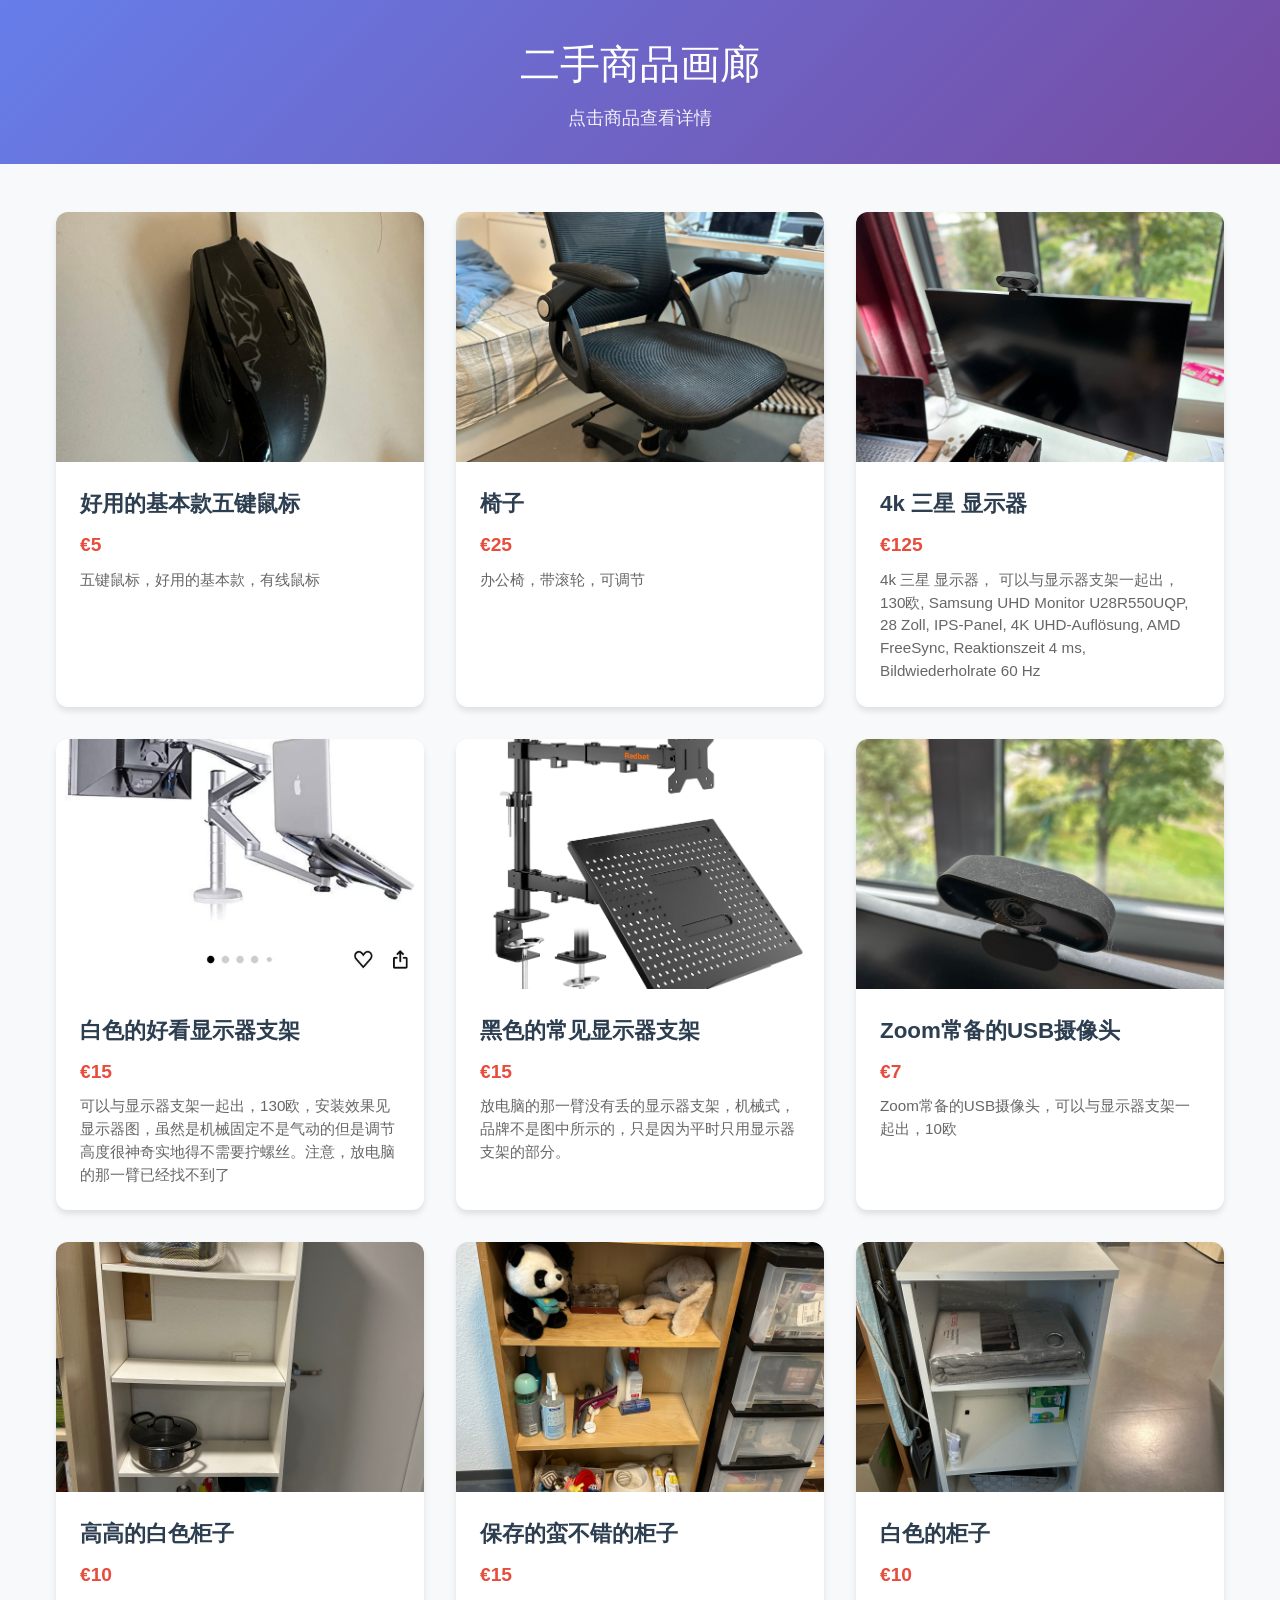
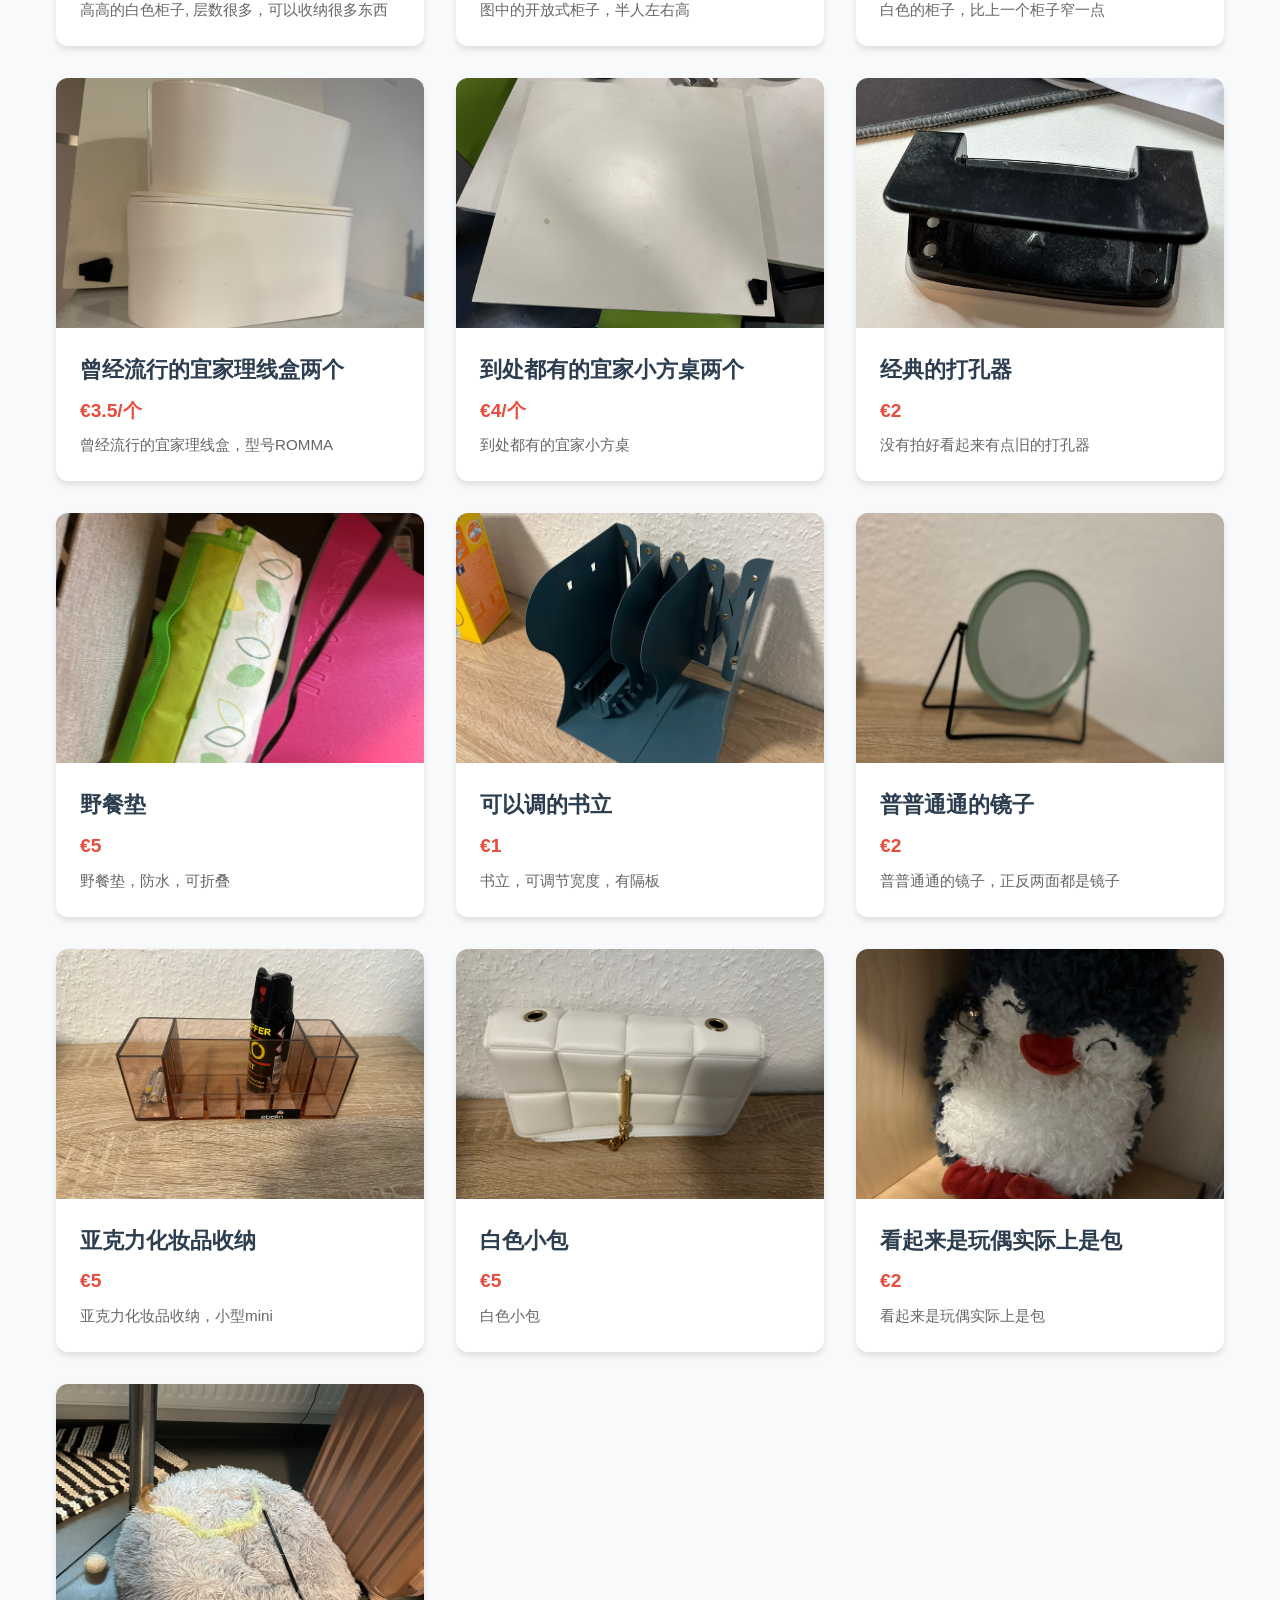
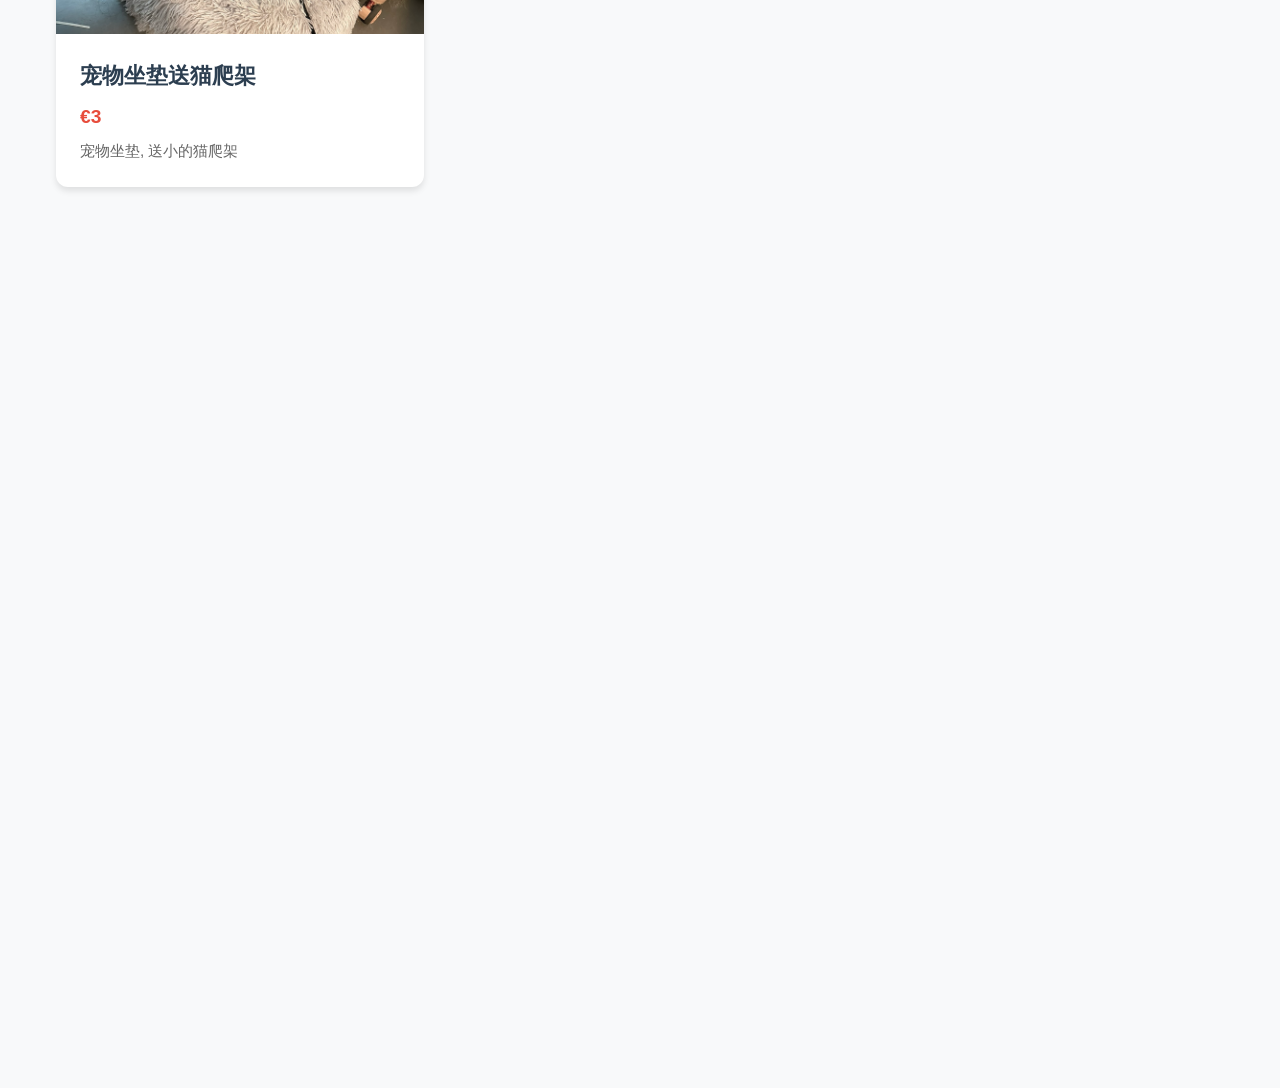
==== index.html @ fb65abc6 "init" ====
<!DOCTYPE html>
<html lang="zh-CN">
<head>
    <meta charset="UTF-8">
    <meta name="viewport" content="width=device-width, initial-scale=1.0">
    <title>二手商品画廊</title>
    <link rel="stylesheet" href="style.css">
</head>
<body>
    <header>
        <h1>二手商品画廊</h1>
        <p>点击商品查看详情</p>
    </header>

    <main>
        <div class="gallery-container" id="gallery-container">
            <!-- 商品将通过 JavaScript 动态加载 -->
            <div class="loading">加载中...</div>
        </div>
    </main>

    <!-- 模态框 -->
    <div id="modal" class="modal">
        <div class="modal-content">
            <span class="close">&times;</span>
            <div class="modal-body">
                <div class="modal-info">
                    <h2 id="modal-title"></h2>
                    <p id="modal-price" class="modal-price"></p>
                    <p id="modal-description" class="modal-description"></p>
                </div>
                <div class="modal-images-container" id="modal-images-container">
                    <!-- 图片将通过JavaScript动态添加 -->
                </div>
            </div>
        </div>
    </div>

    <!-- 全屏图片查看器 -->
    <div id="fullscreen-overlay" class="fullscreen-overlay">
        <div class="fullscreen-close">&times;</div>
        <img id="fullscreen-image" class="fullscreen-image" src="" alt="">
    </div>

    <script src="script.js"></script>
</body>
</html>
---- style.css ----
* {
    margin: 0;
    padding: 0;
    box-sizing: border-box;
}

body {
    font-family: -apple-system, BlinkMacSystemFont, 'Segoe UI', Roboto, Oxygen, Ubuntu, Cantarell, sans-serif;
    line-height: 1.6;
    color: #333;
    background-color: #f8f9fa;
}

header {
    text-align: center;
    padding: 2rem 1rem;
    background: linear-gradient(135deg, #667eea 0%, #764ba2 100%);
    color: white;
    margin-bottom: 2rem;
}

header h1 {
    font-size: 2.5rem;
    margin-bottom: 0.5rem;
    font-weight: 300;
}

header p {
    font-size: 1.1rem;
    opacity: 0.9;
}

main {
    max-width: 1200px;
    margin: 0 auto;
    padding: 0 1rem;
}

.gallery-container {
    display: grid;
    grid-template-columns: repeat(auto-fit, minmax(300px, 1fr));
    gap: 2rem;
    padding: 1rem 0;
}

.gallery-item {
    background: white;
    border-radius: 12px;
    overflow: hidden;
    box-shadow: 0 4px 6px rgba(0, 0, 0, 0.1);
    transition: all 0.3s ease;
    cursor: pointer;
}

.gallery-item:hover {
    transform: translateY(-5px);
    box-shadow: 0 8px 25px rgba(0, 0, 0, 0.15);
}

.image-container {
    position: relative;
    width: 100%;
    height: 250px;
    overflow: hidden;
}

.image-container img {
    width: 100%;
    height: 100%;
    object-fit: cover;
    transition: transform 0.3s ease;
}

.gallery-item:hover .image-container img {
    transform: scale(1.05);
}

.item-info {
    padding: 1.5rem;
}

.item-info h3 {
    font-size: 1.4rem;
    margin-bottom: 0.5rem;
    color: #2c3e50;
}

.price {
    font-size: 1.2rem;
    font-weight: bold;
    color: #e74c3c;
    margin-bottom: 0.5rem;
}

.description {
    color: #666;
    font-size: 0.95rem;
    line-height: 1.5;
}

/* 模态框样式 */
.modal {
    display: none;
    position: fixed;
    z-index: 1000;
    left: 0;
    top: 0;
    width: 100%;
    height: 100%;
    background-color: rgba(0, 0, 0, 0.8);
    backdrop-filter: blur(5px);
}

.modal-content {
    position: relative;
    background-color: white;
    margin: 2% auto;
    padding: 0;
    border-radius: 12px;
    width: 90%;
    max-width: 800px;
    max-height: 96vh;
    overflow: hidden;
    animation: modalSlideIn 0.3s ease;
}

@keyframes modalSlideIn {
    from {
        opacity: 0;
        transform: translateY(-50px);
    }
    to {
        opacity: 1;
        transform: translateY(0);
    }
}

.close {
    position: absolute;
    top: 15px;
    right: 20px;
    color: #aaa;
    font-size: 28px;
    font-weight: bold;
    cursor: pointer;
    z-index: 1001;
    background: rgba(255, 255, 255, 0.9);
    width: 40px;
    height: 40px;
    border-radius: 50%;
    display: flex;
    align-items: center;
    justify-content: center;
    transition: all 0.3s ease;
}

.close:hover,
.close:focus {
    color: #000;
    background: white;
}

.modal-body {
    display: flex;
    flex-direction: column;
}

.modal-images-container {
    display: flex;
    flex-direction: column;
    gap: 15px;
    max-height: 80vh;
    overflow-y: auto;
    padding: 0 20px 20px 20px;
    /* 美化滚动条 */
    scrollbar-width: thin;
    scrollbar-color: #ccc transparent;
}

.modal-images-container::-webkit-scrollbar {
    width: 8px;
}

.modal-images-container::-webkit-scrollbar-track {
    background: transparent;
}

.modal-images-container::-webkit-scrollbar-thumb {
    background: #ccc;
    border-radius: 4px;
}

.modal-images-container::-webkit-scrollbar-thumb:hover {
    background: #999;
}

.modal-image {
    width: 70%;
    margin: 0 auto 15px auto;
    border-radius: 8px;
    box-shadow: 0 2px 8px rgba(0, 0, 0, 0.1);
    transition: transform 0.2s ease, box-shadow 0.2s ease;
    cursor: pointer;
}

.modal-image:hover {
    transform: translateY(-2px);
    box-shadow: 0 4px 12px rgba(0, 0, 0, 0.15);
}

.modal-image img {
    width: 100%;
    height: auto;
    display: block;
    object-fit: contain;
    max-width: 100%;
    border-radius: 8px;
}

.modal-info {
    padding: 1.5rem 2rem;
    border-bottom: 1px solid #eee;
}

.modal-info h2 {
    font-size: 2rem;
    margin-bottom: 1rem;
    color: #2c3e50;
}

.modal-price {
    font-size: 1.5rem;
    font-weight: bold;
    color: #e74c3c;
    margin-bottom: 1rem;
}

.modal-description {
    font-size: 1.1rem;
    color: #666;
    line-height: 1.6;
}

/* 响应式设计 */
@media (max-width: 768px) {
    header h1 {
        font-size: 2rem;
    }
    
    .gallery-container {
        grid-template-columns: 1fr;
        gap: 1.5rem;
    }
    
    .modal-content {
        width: 95%;
        margin: 5% auto;
    }
    
    .modal-body {
        flex-direction: column;
    }
    
    .modal-info {
        padding: 1.5rem;
    }
    
    .modal-info h2 {
        font-size: 1.5rem;
    }
}

.loading {
    text-align: center;
    padding: 2rem;
    font-size: 1.2rem;
    color: #666;
    grid-column: 1 / -1;
}

.error {
    text-align: center;
    padding: 2rem;
    font-size: 1.2rem;
    color: #e74c3c;
    grid-column: 1 / -1;
}

@media (max-width: 768px) {
    .modal-images-container {
        max-height: 75vh;
        padding: 0 15px 15px 15px;
    }
    
    .modal-image {
        width: 85%;
    }
}

@media (max-width: 480px) {
    header {
        padding: 1.5rem 1rem;
    }
    
    header h1 {
        font-size: 1.8rem;
    }
    
    .gallery-container {
        gap: 1rem;
    }
    
    .item-info {
        padding: 1rem;
    }
    
    .modal-info {
        padding: 1rem;
    }
    
    .modal-images-container {
        gap: 10px;
        max-height: 70vh;
        padding: 0 10px 15px 10px;
    }
    
    .modal-image {
        width: 90%;
    }
}

/* 全屏图片查看器 */
.fullscreen-overlay {
    display: none;
    position: fixed;
    top: 0;
    left: 0;
    width: 100%;
    height: 100%;
    background: rgba(0, 0, 0, 0.95);
    z-index: 2000;
    cursor: pointer;
}

.fullscreen-image {
    position: absolute;
    top: 50%;
    left: 50%;
    transform: translate(-50%, -50%);
    max-width: 95%;
    max-height: 95%;
    object-fit: contain;
    border-radius: 8px;
}

.fullscreen-close {
    position: absolute;
    top: 20px;
    right: 20px;
    color: white;
    font-size: 30px;
    font-weight: bold;
    cursor: pointer;
    background: rgba(0, 0, 0, 0.5);
    width: 50px;
    height: 50px;
    border-radius: 50%;
    display: flex;
    align-items: center;
    justify-content: center;
    transition: background 0.3s ease;
}

.fullscreen-close:hover {
    background: rgba(0, 0, 0, 0.8);
}
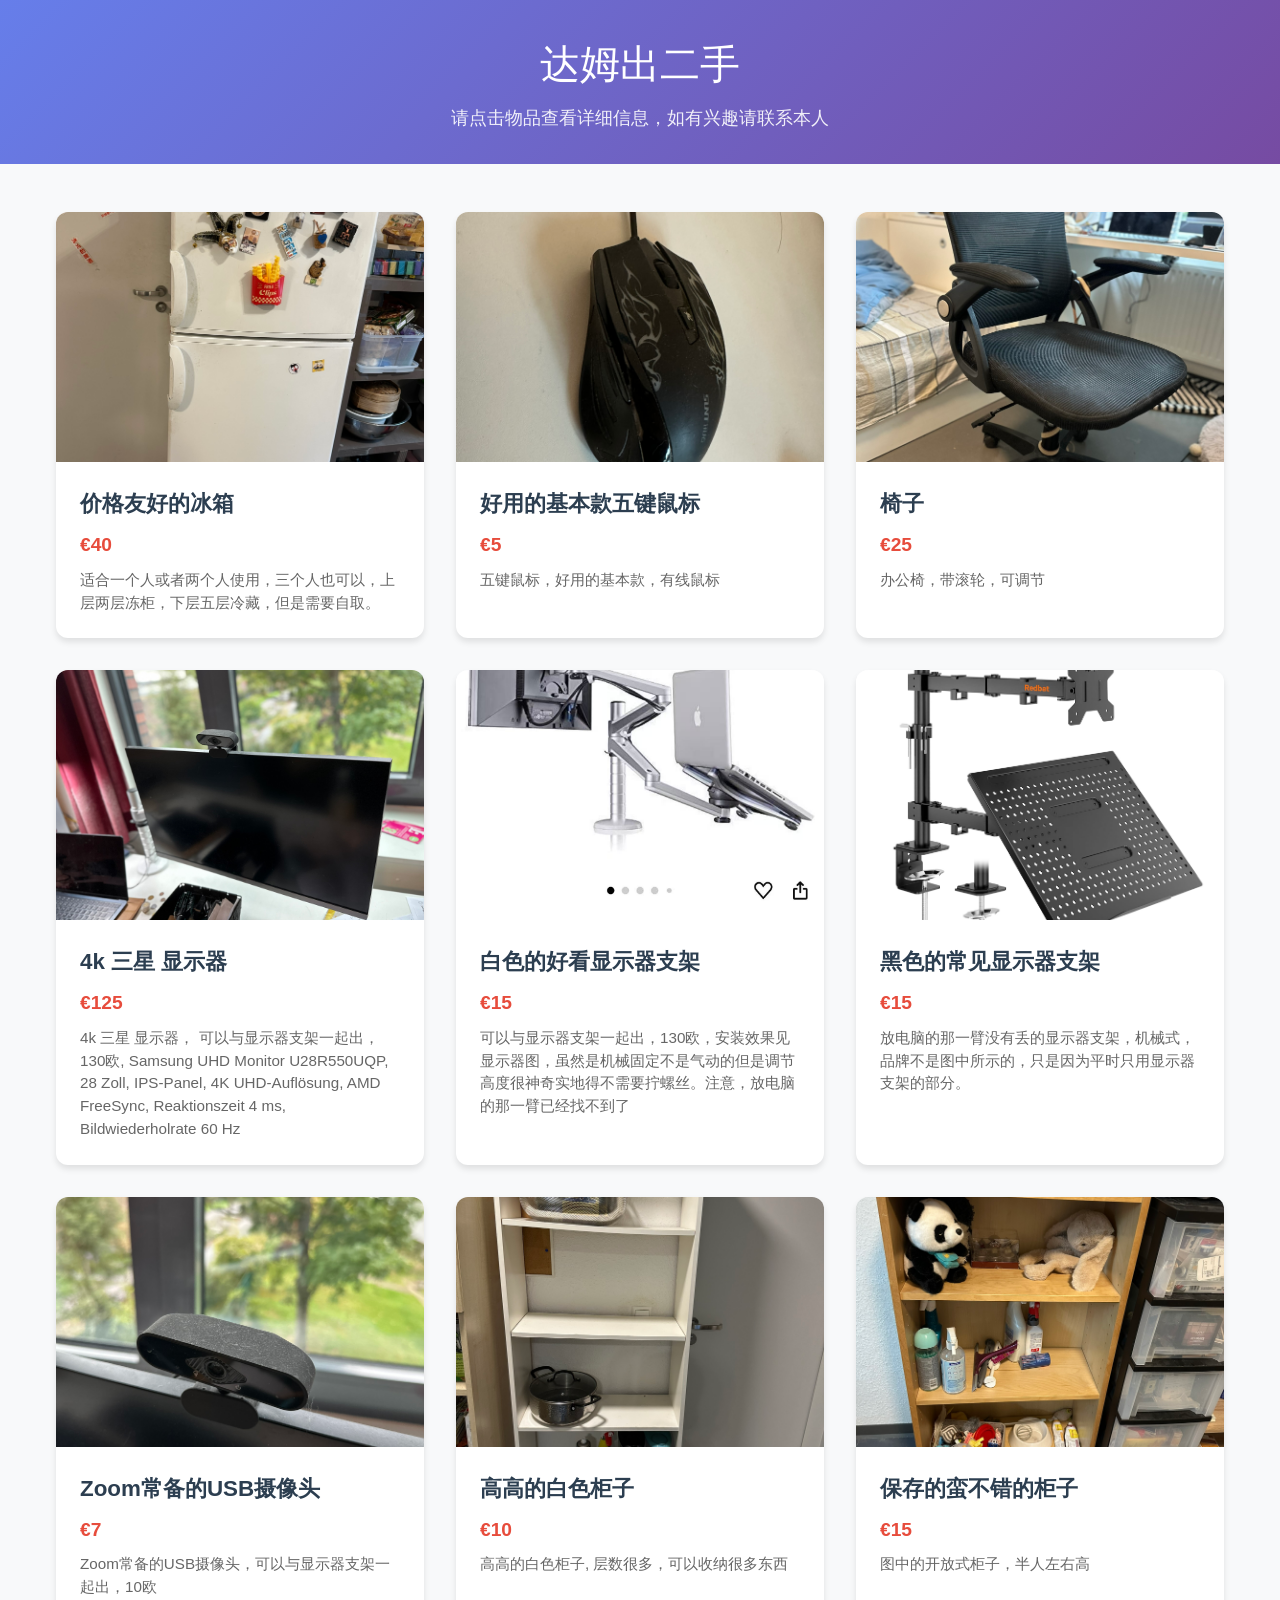
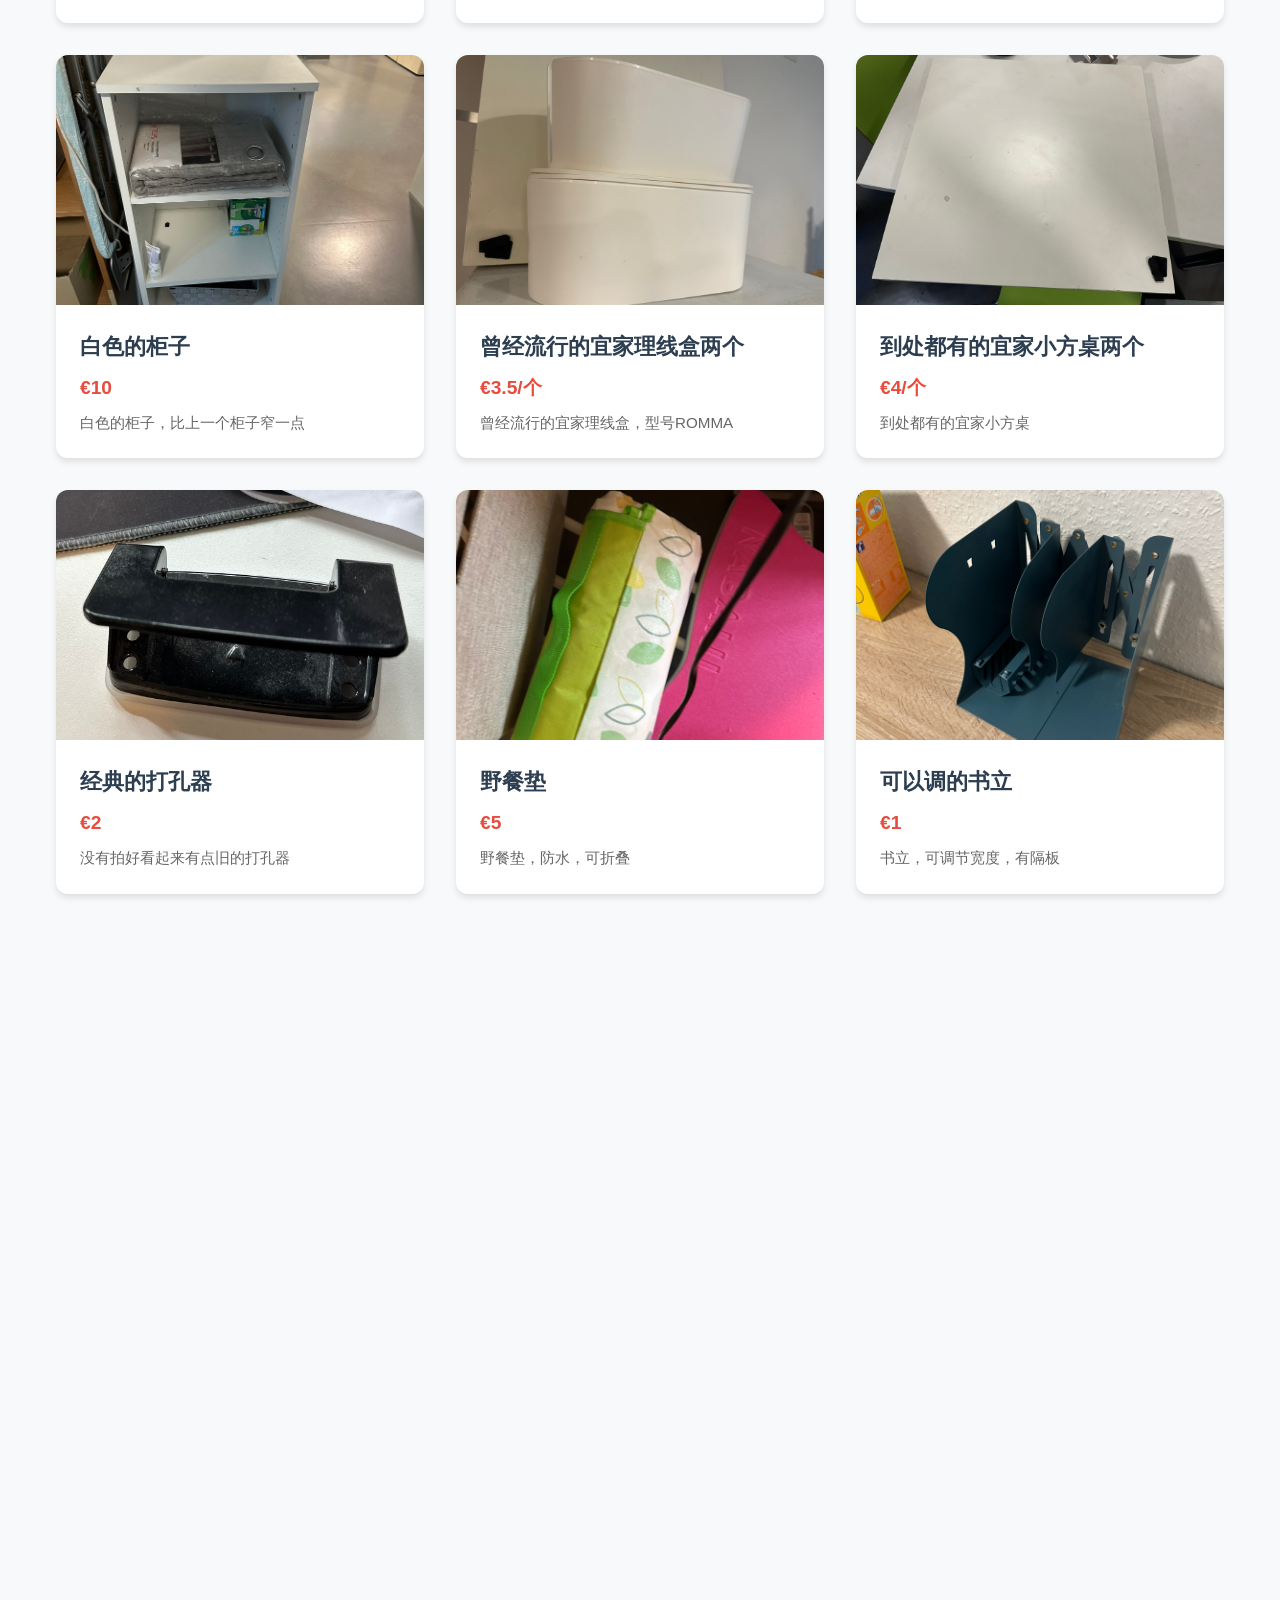
==== commit d8555554: "update" ====
--- a/index.html
+++ b/index.html
@@ -3,13 +3,13 @@
 <head>
     <meta charset="UTF-8">
     <meta name="viewport" content="width=device-width, initial-scale=1.0">
-    <title>二手商品画廊</title>
+    <title>达姆出二手</title>
     <link rel="stylesheet" href="style.css">
 </head>
 <body>
     <header>
-        <h1>二手商品画廊</h1>
-        <p>点击商品查看详情</p>
+        <h1>达姆出二手</h1>
+        <p>请点击物品查看详细信息，如有兴趣请联系本人</p>
     </header>
 
     <main>
--- a/style.css
+++ b/style.css
@@ -172,6 +172,8 @@
     max-height: 80vh;
     overflow-y: auto;
     padding: 0 20px 20px 20px;
+    /* 在图片列表底部添加3行白色空间 */
+    padding-bottom: calc(20px + 3 * 1.6em);
     /* 美化滚动条 */
     scrollbar-width: thin;
     scrollbar-color: #ccc transparent;
@@ -290,6 +292,8 @@
     .modal-images-container {
         max-height: 75vh;
         padding: 0 15px 15px 15px;
+        /* 在移动设备上也添加3行白色空间 */
+        padding-bottom: calc(15px + 3 * 1.6em);
     }
     
     .modal-image {
@@ -322,6 +326,8 @@
         gap: 10px;
         max-height: 70vh;
         padding: 0 10px 15px 10px;
+        /* 在小屏幕设备上也添加3行白色空间 */
+        padding-bottom: calc(15px + 3 * 1.6em);
     }
     
     .modal-image {
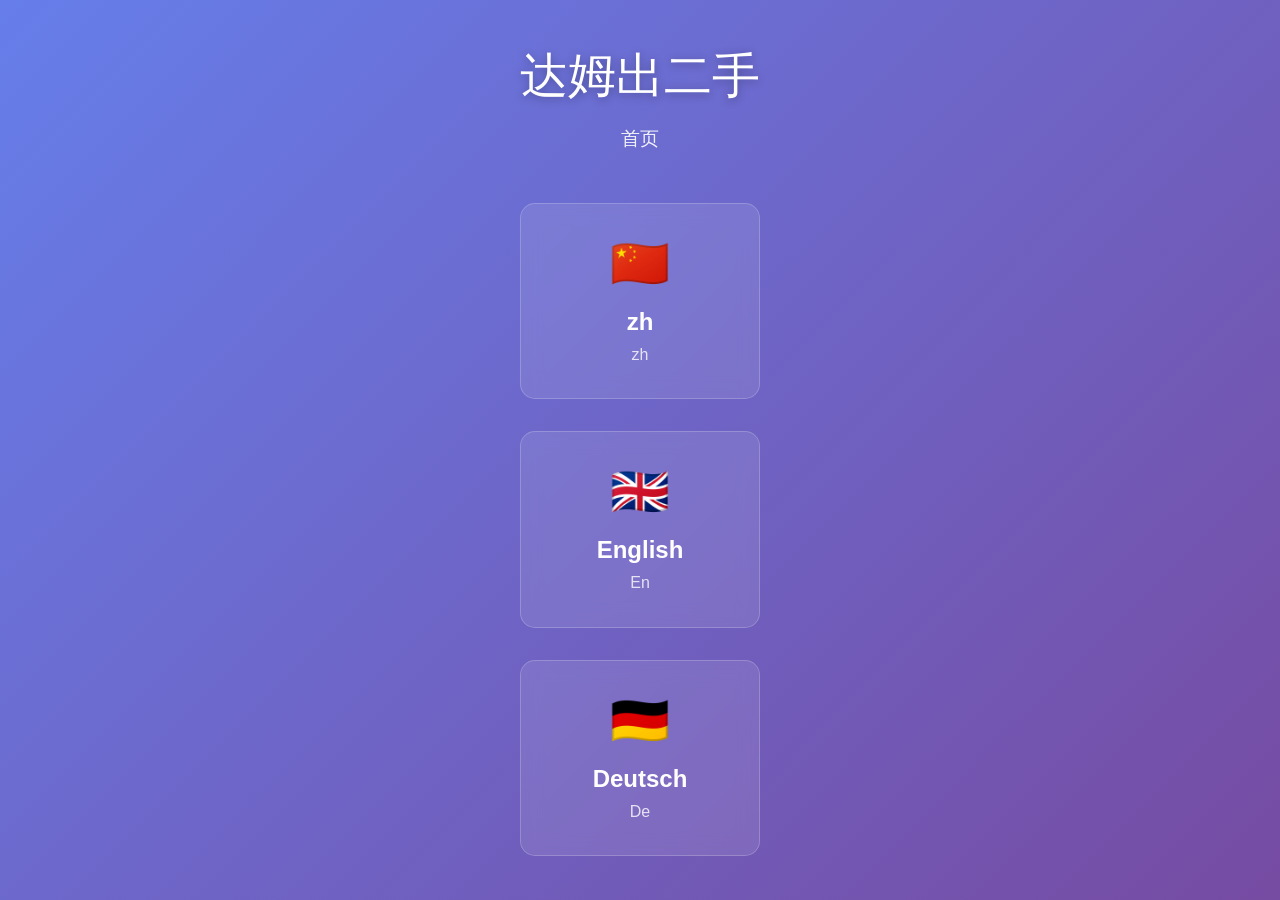
==== commit e8773c15: "update items and add language" ====
--- a/index.html
+++ b/index.html
@@ -1,47 +1,140 @@
 <!DOCTYPE html>
-<html lang="zh-CN">
+<html lang="en">
 <head>
     <meta charset="UTF-8">
     <meta name="viewport" content="width=device-width, initial-scale=1.0">
-    <title>达姆出二手</title>
-    <link rel="stylesheet" href="style.css">
+    <title>达姆出二手 | Darmstadt Second Hand | Darmstadt Gebraucht</title>
+    <style>
+        * {
+            margin: 0;
+            padding: 0;
+            box-sizing: border-box;
+        }
+
+        body {
+            font-family: -apple-system, BlinkMacSystemFont, 'Segoe UI', Roboto, Oxygen, Ubuntu, Cantarell, sans-serif;
+            background: linear-gradient(135deg, #667eea 0%, #764ba2 100%);
+            min-height: 100vh;
+            display: flex;
+            align-items: center;
+            justify-content: center;
+            color: white;
+        }
+
+        .language-selector {
+            text-align: center;
+            max-width: 600px;
+            padding: 2rem;
+        }
+
+        .main-title {
+            font-size: 3rem;
+            margin-bottom: 1rem;
+            font-weight: 300;
+            text-shadow: 0 2px 10px rgba(0,0,0,0.3);
+        }
+
+        .subtitle {
+            font-size: 1.2rem;
+            margin-bottom: 3rem;
+            opacity: 0.9;
+            line-height: 1.6;
+        }
+
+        .language-options {
+            display: grid;
+            grid-template-columns: repeat(auto-fit, minmax(200px, 1fr));
+            gap: 2rem;
+            margin-top: 2rem;
+        }
+
+        .language-card {
+            background: rgba(255, 255, 255, 0.1);
+            backdrop-filter: blur(10px);
+            border-radius: 15px;
+            padding: 2rem;
+            text-decoration: none;
+            color: white;
+            transition: all 0.3s ease;
+            border: 1px solid rgba(255, 255, 255, 0.2);
+        }
+
+        .language-card:hover {
+            transform: translateY(-5px);
+            background: rgba(255, 255, 255, 0.2);
+            box-shadow: 0 10px 30px rgba(0,0,0,0.3);
+        }
+
+        .language-flag {
+            font-size: 3rem;
+            margin-bottom: 1rem;
+            display: block;
+        }
+
+        .language-name {
+            font-size: 1.5rem;
+            font-weight: 600;
+            margin-bottom: 0.5rem;
+        }
+
+        .language-desc {
+            font-size: 1rem;
+            opacity: 0.8;
+            line-height: 1.4;
+        }
+
+        @media (max-width: 768px) {
+            .main-title {
+                font-size: 2.5rem;
+            }
+            
+            .language-options {
+                grid-template-columns: 1fr;
+                gap: 1.5rem;
+            }
+            
+            .language-selector {
+                padding: 1rem;
+            }
+        }
+
+        @media (max-width: 480px) {
+            .main-title {
+                font-size: 2rem;
+            }
+            
+            .language-card {
+                padding: 1.5rem;
+            }
+        }
+    </style>
 </head>
 <body>
-    <header>
-        <h1>达姆出二手</h1>
-        <p>请点击物品查看详细信息，如有兴趣请联系本人</p>
-    </header>
-
-    <main>
-        <div class="gallery-container" id="gallery-container">
-            <!-- 商品将通过 JavaScript 动态加载 -->
-            <div class="loading">加载中...</div>
-        </div>
-    </main>
-
-    <!-- 模态框 -->
-    <div id="modal" class="modal">
-        <div class="modal-content">
-            <span class="close">&times;</span>
-            <div class="modal-body">
-                <div class="modal-info">
-                    <h2 id="modal-title"></h2>
-                    <p id="modal-price" class="modal-price"></p>
-                    <p id="modal-description" class="modal-description"></p>
-                </div>
-                <div class="modal-images-container" id="modal-images-container">
-                    <!-- 图片将通过JavaScript动态添加 -->
-                </div>
-            </div>
+    <div class="language-selector">
+        <h1 class="main-title">达姆出二手</h1>
+        <p class="subtitle">
+            首页
+        </p>
+        
+        <div class="language-options">
+            <a href="zh/" class="language-card">
+                <span class="language-flag">🇨🇳</span>
+                <div class="language-name">zh</div>
+                <div class="language-desc">zh</div>
+            </a>
+            
+            <a href="en/" class="language-card">
+                <span class="language-flag">🇬🇧</span>
+                <div class="language-name">English</div>
+                <div class="language-desc">En</div>
+            </a>
+            
+            <a href="de/" class="language-card">
+                <span class="language-flag">🇩🇪</span>
+                <div class="language-name">Deutsch</div>
+                <div class="language-desc">De</div>
+            </a>
         </div>
     </div>
-
-    <!-- 全屏图片查看器 -->
-    <div id="fullscreen-overlay" class="fullscreen-overlay">
-        <div class="fullscreen-close">&times;</div>
-        <img id="fullscreen-image" class="fullscreen-image" src="" alt="">
-    </div>
-
-    <script src="script.js"></script>
 </body>
-</html>
+</html>
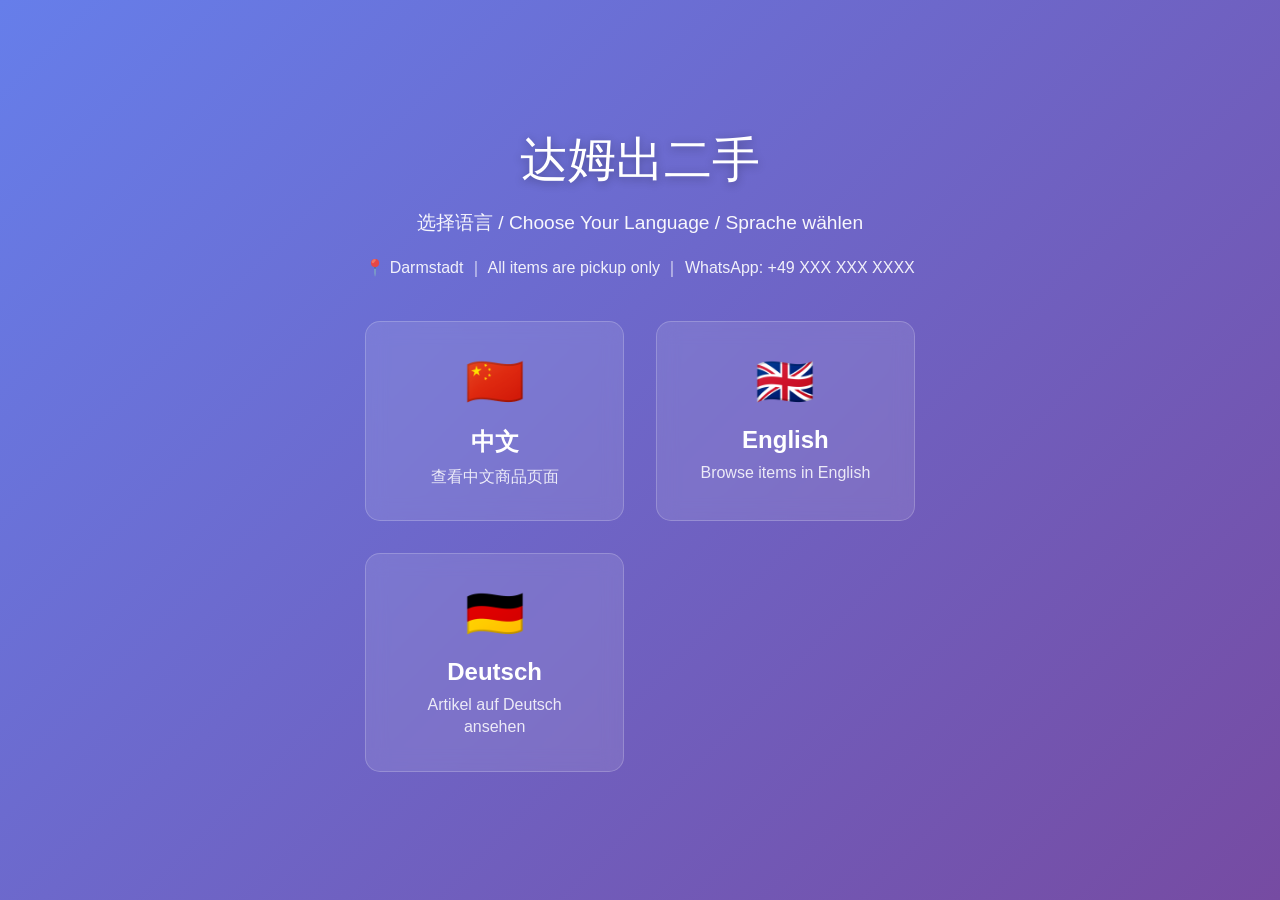
==== commit c339079c: "add" ====
--- a/index.html
+++ b/index.html
@@ -23,7 +23,7 @@
 
         .language-selector {
             text-align: center;
-            max-width: 600px;
+            max-width: 700px;
             padding: 2rem;
         }
 
@@ -36,7 +36,14 @@
 
         .subtitle {
             font-size: 1.2rem;
-            margin-bottom: 3rem;
+            margin-bottom: 1rem;
+            opacity: 0.95;
+            line-height: 1.6;
+        }
+
+        .info {
+            font-size: 1rem;
+            margin-bottom: 2.5rem;
             opacity: 0.9;
             line-height: 1.6;
         }
@@ -79,7 +86,7 @@
 
         .language-desc {
             font-size: 1rem;
-            opacity: 0.8;
+            opacity: 0.85;
             line-height: 1.4;
         }
 
@@ -87,12 +94,12 @@
             .main-title {
                 font-size: 2.5rem;
             }
-            
+
             .language-options {
                 grid-template-columns: 1fr;
                 gap: 1.5rem;
             }
-            
+
             .language-selector {
                 padding: 1rem;
             }
@@ -102,7 +109,7 @@
             .main-title {
                 font-size: 2rem;
             }
-            
+
             .language-card {
                 padding: 1.5rem;
             }
@@ -112,29 +119,34 @@
 <body>
     <div class="language-selector">
         <h1 class="main-title">达姆出二手</h1>
+
         <p class="subtitle">
-            首页
+            选择语言 / Choose Your Language / Sprache wählen
         </p>
-        
+
+        <p class="info">
+            📍 Darmstadt ｜ All items are pickup only ｜ WhatsApp: +49 XXX XXX XXXX
+        </p>
+
         <div class="language-options">
             <a href="zh/" class="language-card">
                 <span class="language-flag">🇨🇳</span>
-                <div class="language-name">zh</div>
-                <div class="language-desc">zh</div>
+                <div class="language-name">中文</div>
+                <div class="language-desc">查看中文商品页面</div>
             </a>
-            
+
             <a href="en/" class="language-card">
                 <span class="language-flag">🇬🇧</span>
                 <div class="language-name">English</div>
-                <div class="language-desc">En</div>
+                <div class="language-desc">Browse items in English</div>
             </a>
-            
+
             <a href="de/" class="language-card">
                 <span class="language-flag">🇩🇪</span>
                 <div class="language-name">Deutsch</div>
-                <div class="language-desc">De</div>
+                <div class="language-desc">Artikel auf Deutsch ansehen</div>
             </a>
         </div>
     </div>
 </body>
-</html>+</html>
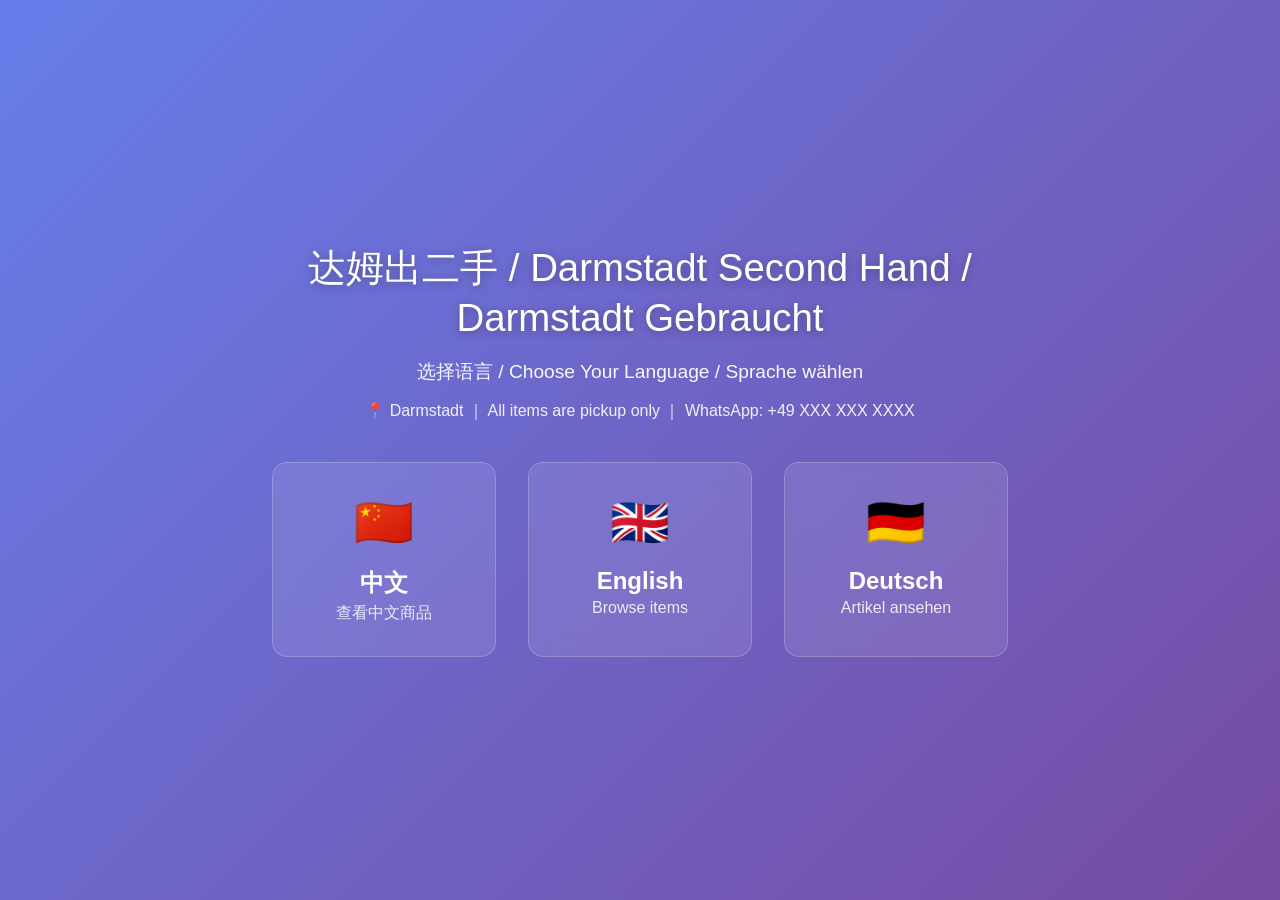
==== commit 5fb00b12: "Refactor index.html for improved layout and content Updated styles and language options in index.htm" ====
--- a/index.html
+++ b/index.html
@@ -4,6 +4,7 @@
     <meta charset="UTF-8">
     <meta name="viewport" content="width=device-width, initial-scale=1.0">
     <title>达姆出二手 | Darmstadt Second Hand | Darmstadt Gebraucht</title>
+
     <style>
         * {
             margin: 0;
@@ -12,7 +13,7 @@
         }
 
         body {
-            font-family: -apple-system, BlinkMacSystemFont, 'Segoe UI', Roboto, Oxygen, Ubuntu, Cantarell, sans-serif;
+            font-family: -apple-system, BlinkMacSystemFont, 'Segoe UI', Roboto, sans-serif;
             background: linear-gradient(135deg, #667eea 0%, #764ba2 100%);
             min-height: 100vh;
             display: flex;
@@ -23,34 +24,33 @@
 
         .language-selector {
             text-align: center;
-            max-width: 700px;
+            max-width: 800px;
             padding: 2rem;
         }
 
         .main-title {
-            font-size: 3rem;
+            font-size: 2.4rem;
             margin-bottom: 1rem;
             font-weight: 300;
             text-shadow: 0 2px 10px rgba(0,0,0,0.3);
+            line-height: 1.3;
         }
 
         .subtitle {
             font-size: 1.2rem;
             margin-bottom: 1rem;
             opacity: 0.95;
-            line-height: 1.6;
         }
 
         .info {
             font-size: 1rem;
             margin-bottom: 2.5rem;
             opacity: 0.9;
-            line-height: 1.6;
         }
 
         .language-options {
             display: grid;
-            grid-template-columns: repeat(auto-fit, minmax(200px, 1fr));
+            grid-template-columns: repeat(auto-fit, minmax(220px, 1fr));
             gap: 2rem;
             margin-top: 2rem;
         }
@@ -75,77 +75,70 @@
         .language-flag {
             font-size: 3rem;
             margin-bottom: 1rem;
-            display: block;
         }
 
         .language-name {
             font-size: 1.5rem;
             font-weight: 600;
-            margin-bottom: 0.5rem;
         }
 
         .language-desc {
             font-size: 1rem;
             opacity: 0.85;
-            line-height: 1.4;
+            margin-top: 0.3rem;
         }
 
         @media (max-width: 768px) {
             .main-title {
-                font-size: 2.5rem;
+                font-size: 2rem;
             }
 
             .language-options {
                 grid-template-columns: 1fr;
-                gap: 1.5rem;
-            }
-
-            .language-selector {
-                padding: 1rem;
-            }
-        }
-
-        @media (max-width: 480px) {
-            .main-title {
-                font-size: 2rem;
-            }
-
-            .language-card {
-                padding: 1.5rem;
             }
         }
     </style>
 </head>
+
 <body>
     <div class="language-selector">
-        <h1 class="main-title">达姆出二手</h1>
 
+        <!-- 大标题（三语） -->
+        <h1 class="main-title">
+            达姆出二手 / Darmstadt Second Hand / Darmstadt Gebraucht
+        </h1>
+
+        <!-- 说明 -->
         <p class="subtitle">
             选择语言 / Choose Your Language / Sprache wählen
         </p>
 
+        <!-- 联系方式 + 自取 -->
         <p class="info">
             📍 Darmstadt ｜ All items are pickup only ｜ WhatsApp: +49 XXX XXX XXXX
         </p>
 
+        <!-- 语言选择 -->
         <div class="language-options">
+
             <a href="zh/" class="language-card">
-                <span class="language-flag">🇨🇳</span>
+                <div class="language-flag">🇨🇳</div>
                 <div class="language-name">中文</div>
-                <div class="language-desc">查看中文商品页面</div>
+                <div class="language-desc">查看中文商品</div>
             </a>
 
             <a href="en/" class="language-card">
-                <span class="language-flag">🇬🇧</span>
+                <div class="language-flag">🇬🇧</div>
                 <div class="language-name">English</div>
-                <div class="language-desc">Browse items in English</div>
+                <div class="language-desc">Browse items</div>
             </a>
 
             <a href="de/" class="language-card">
-                <span class="language-flag">🇩🇪</span>
+                <div class="language-flag">🇩🇪</div>
                 <div class="language-name">Deutsch</div>
-                <div class="language-desc">Artikel auf Deutsch ansehen</div>
+                <div class="language-desc">Artikel ansehen</div>
             </a>
+
         </div>
     </div>
 </body>
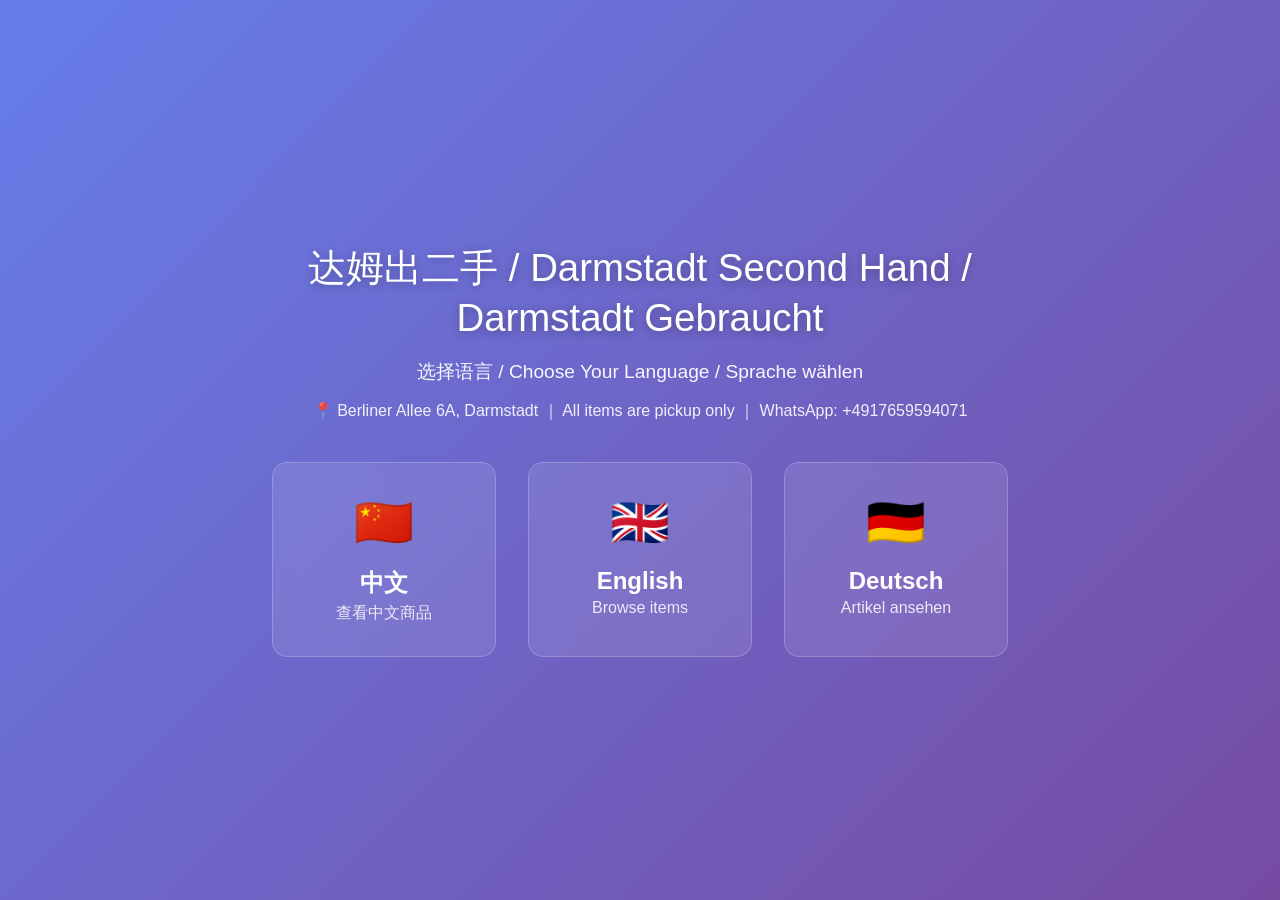
==== commit 50e582bc: "update address and contact info" ====
--- a/index.html
+++ b/index.html
@@ -115,7 +115,7 @@
 
         <!-- 联系方式 + 自取 -->
         <p class="info">
-            📍 Darmstadt ｜ All items are pickup only ｜ WhatsApp: +49 XXX XXX XXXX
+            📍 Berliner Allee 6A, Darmstadt ｜ All items are pickup only ｜ WhatsApp: +4917659594071
         </p>
 
         <!-- 语言选择 -->
